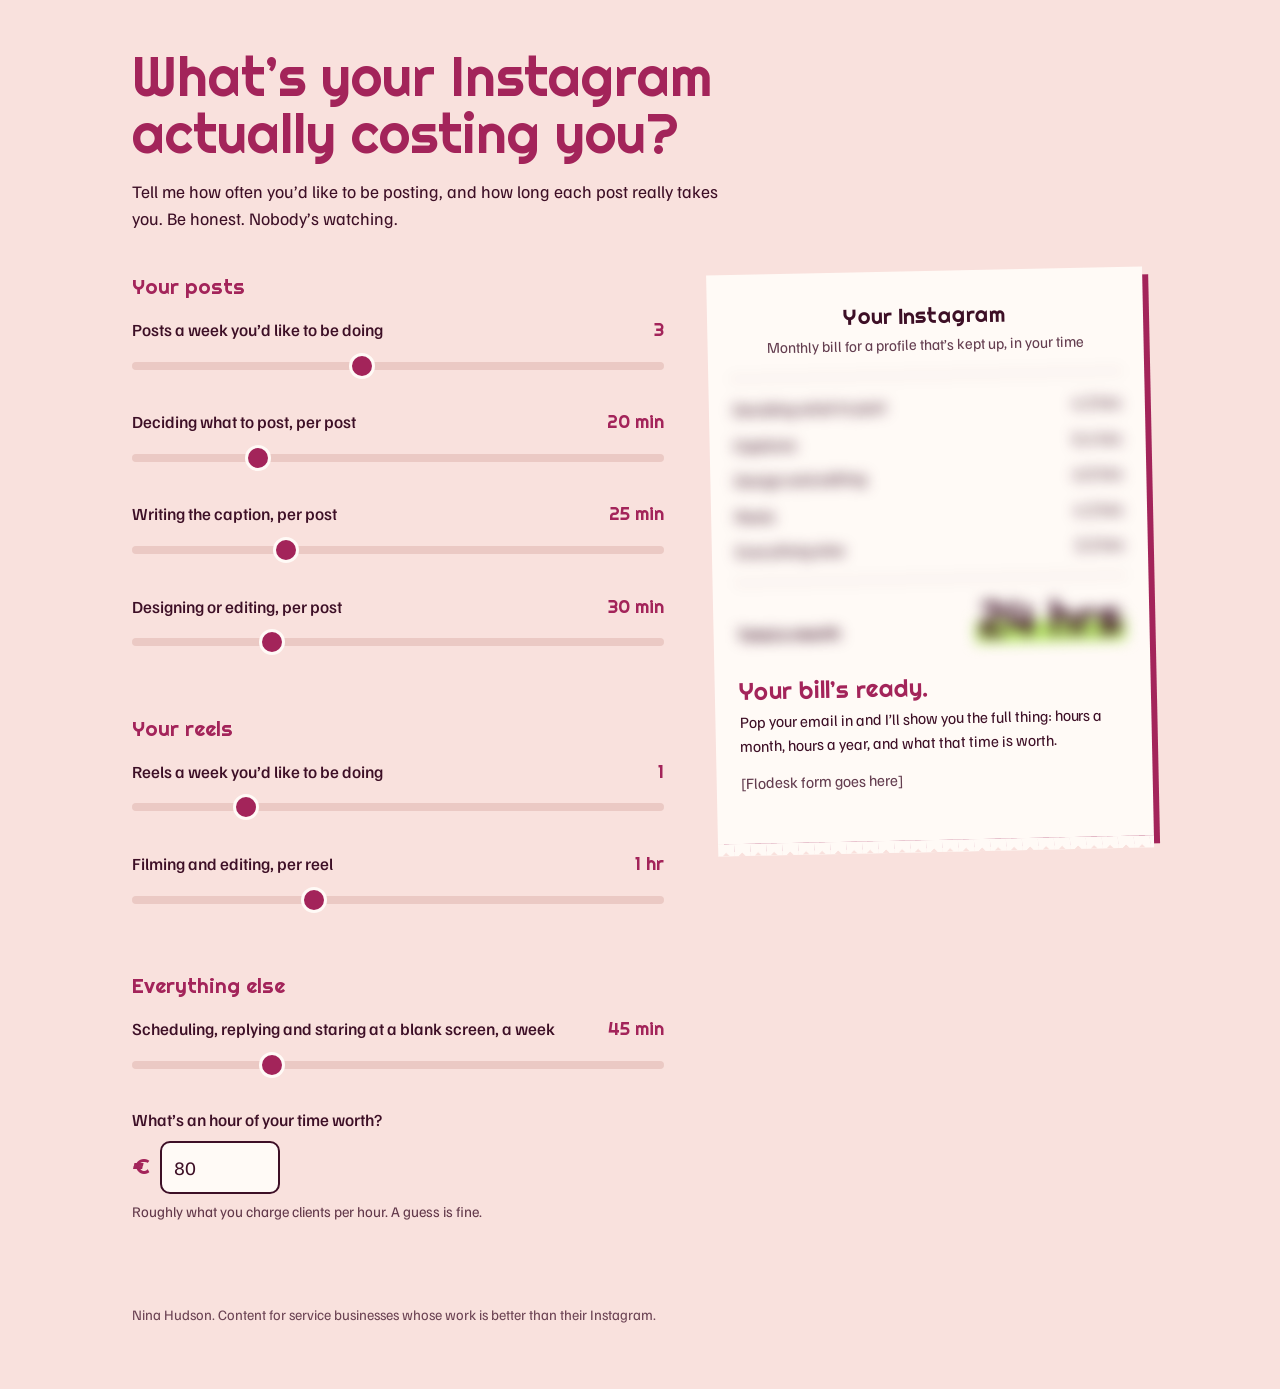
==== index.html @ e9160786 "Add files via upload" ====
<!DOCTYPE html>
<html lang="en">
<head>
<meta charset="utf-8">
<meta name="viewport" content="width=device-width, initial-scale=1">
<title>What’s your Instagram costing you? | Nina Hudson</title>
<meta name="description" content="A two-minute calculator for service business owners: how much time your Instagram really takes, and what that time is worth.">
<link rel="preconnect" href="https://fonts.googleapis.com">
<link rel="preconnect" href="https://fonts.gstatic.com" crossorigin>
<link href="https://fonts.googleapis.com/css2?family=Righteous&family=Familjen+Grotesk:wght@400;500;700&family=Covered+By+Your+Grace&display=swap" rel="stylesheet">
<link rel="stylesheet" href="style.css">

<!-- ===== FLODESK PART 1: if Flodesk gives you code for the <head>, paste it here ===== -->

<!-- ===== END FLODESK PART 1 ===== -->
</head>
<body>
<div class="wrap">
  <header>
    <h1>What’s your Instagram actually costing you?</h1>
    <p class="lede">Tell me how often you’d like to be posting, and how long each post really takes you. Be honest. Nobody’s watching.</p>
  </header>

  <div class="grid">
    <form id="calc" onsubmit="return false">
      <fieldset>
        <legend>Your posts</legend>
        <div class="q"><div class="q-top"><label for="posts">Posts a week you’d like to be doing</label><output id="o-posts"></output></div>
          <input type="range" id="posts" min="0" max="7" step="1"></div>
        <div class="q"><div class="q-top"><label for="ideas">Deciding what to post, per post</label><output id="o-ideas"></output></div>
          <input type="range" id="ideas" min="0" max="90" step="5"></div>
        <div class="q"><div class="q-top"><label for="caption">Writing the caption, per post</label><output id="o-caption"></output></div>
          <input type="range" id="caption" min="0" max="90" step="5"></div>
        <div class="q"><div class="q-top"><label for="design">Designing or editing, per post</label><output id="o-design"></output></div>
          <input type="range" id="design" min="0" max="120" step="5"></div>
      </fieldset>
      <fieldset>
        <legend>Your reels</legend>
        <div class="q"><div class="q-top"><label for="reels">Reels a week you’d like to be doing</label><output id="o-reels"></output></div>
          <input type="range" id="reels" min="0" max="5" step="1"></div>
        <div class="q"><div class="q-top"><label for="reelTime">Filming and editing, per reel</label><output id="o-reelTime"></output></div>
          <input type="range" id="reelTime" min="0" max="180" step="5"></div>
      </fieldset>
      <fieldset>
        <legend>Everything else</legend>
        <div class="q"><div class="q-top"><label for="faff">Scheduling, replying and staring at a blank screen, a week</label><output id="o-faff"></output></div>
          <input type="range" id="faff" min="0" max="180" step="5"></div>
        <div class="q"><label for="rate">What’s an hour of your time worth?</label>
          <div class="rate"><span aria-hidden="true">€</span><input type="number" id="rate" min="0" step="5" inputmode="numeric"></div>
          <p class="hint">Roughly what you charge clients per hour. A guess is fine.</p></div>
      </fieldset>
    </form>

    <div class="receipt-col">
      <div class="receipt locked">
        <p class="r-title">Your Instagram</p>
        <p class="r-sub">Monthly bill for a profile that’s kept up, in your time</p>
        <div class="numbers" aria-hidden="true">
          <dl class="r-rows">
            <div class="r-row"><dt>Deciding what to post</dt><dd id="r-ideas"></dd></div>
            <div class="r-row"><dt>Captions</dt><dd id="r-caption"></dd></div>
            <div class="r-row"><dt>Design and editing</dt><dd id="r-design"></dd></div>
            <div class="r-row"><dt>Reels</dt><dd id="r-reels"></dd></div>
            <div class="r-row"><dt>Everything else</dt><dd id="r-faff"></dd></div>
          </dl>
          <div class="total"><span>Total a month</span><span class="big" id="r-month"></span></div>
        </div>

        <div class="gate">
          <h2>Your bill’s ready.</h2>
          <p>Pop your email in and I’ll show you the full thing: hours a month, hours a year, and what that time is worth.</p>

          <!-- ===== FLODESK PART 2: paste your Flodesk inline form embed code here ===== -->
          <p class="small">[Flodesk form goes here]</p>
          <!-- ===== END FLODESK PART 2 ===== -->

        </div>
      </div>
    </div>
  </div>

  <footer>Nina Hudson. Content for service businesses whose work is better than their Instagram.</footer>
</div>

<script src="calc.js"></script>
<script>
(function () {
  var keys = ["posts", "ideas", "caption", "design", "reels", "reelTime", "faff", "rate"];
  var v = Object.assign({}, NH.DEFAULTS, NH.load() || {});

  keys.forEach(function (k) {
    var el = document.getElementById(k);
    el.value = v[k];
    el.addEventListener("input", function () {
      var n = parseFloat(el.value);
      v[k] = isNaN(n) || n < 0 ? 0 : n;
      update();
    });
  });

  function update() {
    document.getElementById("o-posts").textContent = v.posts;
    document.getElementById("o-reels").textContent = v.reels;
    ["ideas", "caption", "design", "reelTime", "faff"].forEach(function (k) {
      document.getElementById("o-" + k).textContent = NH.mins(v[k]);
    });
    NH.render(v);
    NH.save(v);
  }
  update();
})();
</script>
</body>
</html>
---- style.css ----
:root {
  --bg: #F9E1DD;
  --paper: #FFFAF6;
  --berry: #A3245A;
  --ink: #3D0F26;
  --sky: #BFDDF2;
  --kiwi: #B9E86A;
  --line: rgba(61,15,38,.25);
  --track: #EBC9C4;
  --on-berry: #FFFAF6;
  color-scheme: light;
}
@media (prefers-color-scheme: dark) {
  :root {
    --bg: #2A0B1B; --paper: #3A1426; --berry: #F28DB8; --ink: #FBE9EF;
    --sky: #23435A; --kiwi: #B9E86A; --line: rgba(251,233,239,.25); --track: #5A2840;
    --on-berry: #2A0B1B;
    color-scheme: dark;
  }
}
*, *::before, *::after { box-sizing: border-box; }
body {
  margin: 0; background: var(--bg); color: var(--ink);
  font-family: "Familjen Grotesk", "Helvetica Neue", Arial, sans-serif;
  font-size: 17px; line-height: 1.5;
}
.wrap { max-width: 1060px; margin: 0 auto; padding: 48px 22px 64px; }
header { max-width: 640px; margin-bottom: 40px; }
h1 {
  font-family: "Righteous", "Arial Rounded MT Bold", sans-serif; font-weight: 400;
  color: var(--berry); font-size: clamp(2.1rem, 6vw, 3.4rem); line-height: 1.05; margin: 0 0 16px;
}
.lede { font-size: 1.1rem; margin: 0; max-width: 34em; }
.aside { font-family: "Covered By Your Grace", "Comic Sans MS", cursive; color: var(--berry); font-size: 1.35rem; line-height: 1.2; }
.grid { display: grid; grid-template-columns: 1fr; gap: 32px; align-items: start; }
@media (min-width: 860px) {
  .grid { grid-template-columns: 1.1fr 0.9fr; gap: 48px; }
  .receipt-col { position: sticky; top: 24px; }
}
fieldset { border: 0; margin: 0 0 28px; padding: 0; }
legend { font-family: "Righteous", sans-serif; color: var(--berry); font-size: 1.3rem; margin-bottom: 14px; padding: 0; }
.q { margin-bottom: 22px; }
.q-top { display: flex; justify-content: space-between; align-items: baseline; gap: 16px; margin-bottom: 8px; }
.q label { font-weight: 500; }
.q output { font-family: "Righteous", sans-serif; font-size: 1.15rem; white-space: nowrap; color: var(--berry); }
input[type=range] { -webkit-appearance: none; appearance: none; width: 100%; height: 28px; background: transparent; margin: 0; }
input[type=range]::-webkit-slider-runnable-track { height: 8px; border-radius: 4px; background: var(--track); }
input[type=range]::-moz-range-track { height: 8px; border-radius: 4px; background: var(--track); }
input[type=range]::-webkit-slider-thumb { -webkit-appearance: none; width: 26px; height: 26px; border-radius: 50%; background: var(--berry); border: 3px solid var(--paper); margin-top: -9px; }
input[type=range]::-moz-range-thumb { width: 22px; height: 22px; border-radius: 50%; background: var(--berry); border: 3px solid var(--paper); }
input[type=range]:focus-visible { outline: 3px solid var(--berry); outline-offset: 4px; border-radius: 6px; }
.rate { display: flex; align-items: center; gap: 10px; margin-top: 8px; }
.rate span { font-family: "Righteous", sans-serif; font-size: 1.4rem; color: var(--berry); }
.rate input { font: inherit; font-size: 1.2rem; width: 120px; padding: 10px 12px; border-radius: 10px; border: 2px solid var(--ink); background: var(--paper); color: var(--ink); }
.rate input:focus-visible { outline: 3px solid var(--berry); outline-offset: 2px; }
.hint { font-size: .92rem; opacity: .8; margin: 6px 0 0; }

.receipt { background: var(--paper); color: var(--ink); padding: 28px 24px 34px; transform: rotate(-1.2deg); box-shadow: 6px 8px 0 var(--berry); position: relative; }
.receipt::after {
  content: ""; position: absolute; left: 0; right: 0; bottom: -12px; height: 12px;
  background: linear-gradient(-45deg, transparent 8px, var(--paper) 0) 0 0 / 16px 12px,
              linear-gradient(45deg, transparent 8px, var(--paper) 0) 0 0 / 16px 12px;
}
.r-title { font-family: "Righteous", sans-serif; font-size: 1.35rem; text-align: center; margin: 0; }
.r-sub { text-align: center; font-size: .95rem; margin: 2px 0 18px; opacity: .8; }
.r-rows { border-top: 2px dashed var(--line); border-bottom: 2px dashed var(--line); padding: 12px 0; margin: 0; }
.r-row { display: flex; justify-content: space-between; gap: 12px; padding: 5px 0; }
.r-row dt, .r-row dd { margin: 0; }
.r-row dd { font-variant-numeric: tabular-nums; white-space: nowrap; }
.total { display: flex; justify-content: space-between; align-items: baseline; padding: 16px 0 6px; gap: 12px; }
.total span:first-child { font-weight: 700; }
.big { font-family: "Righteous", sans-serif; font-size: clamp(2.2rem, 7vw, 3rem); line-height: 1; background: linear-gradient(transparent 55%, var(--kiwi) 55%); padding: 0 4px; color: inherit; }
.extra { margin: 6px 0 0; padding: 0; list-style: none; }
.extra li { display: flex; justify-content: space-between; gap: 12px; padding: 4px 0; font-variant-numeric: tabular-nums; }
.verdict { margin-top: 20px; text-align: center; }

/* Locked state */
.locked .numbers { filter: blur(7px); user-select: none; pointer-events: none; }
.gate { margin-top: 24px; position: relative; z-index: 1; }
.gate h2 { font-family: "Righteous", sans-serif; font-weight: 400; color: var(--berry); font-size: 1.5rem; line-height: 1.15; margin: 0 0 6px; }
.gate p { margin: 0 0 14px; font-size: .98rem; }
.small { font-size: .85rem; opacity: .8; }

.after { margin-top: 56px; background: var(--sky); padding: 32px 24px; border-radius: 4px; }
.after h2 { font-family: "Righteous", sans-serif; font-weight: 400; font-size: clamp(1.6rem, 4.5vw, 2.2rem); line-height: 1.1; margin: 0 0 12px; }
.after p { max-width: 36em; margin: 0 0 20px; }
.btns { display: flex; flex-wrap: wrap; gap: 12px; }
.btn { display: inline-block; text-decoration: none; font-weight: 700; padding: 14px 22px; border-radius: 999px; border: 2px solid var(--ink); color: var(--ink); background: transparent; }
.btn.primary { background: var(--berry); border-color: var(--berry); color: var(--on-berry); }
.btn:focus-visible { outline: 3px solid var(--berry); outline-offset: 3px; }
footer { margin-top: 32px; font-size: .9rem; opacity: .75; }
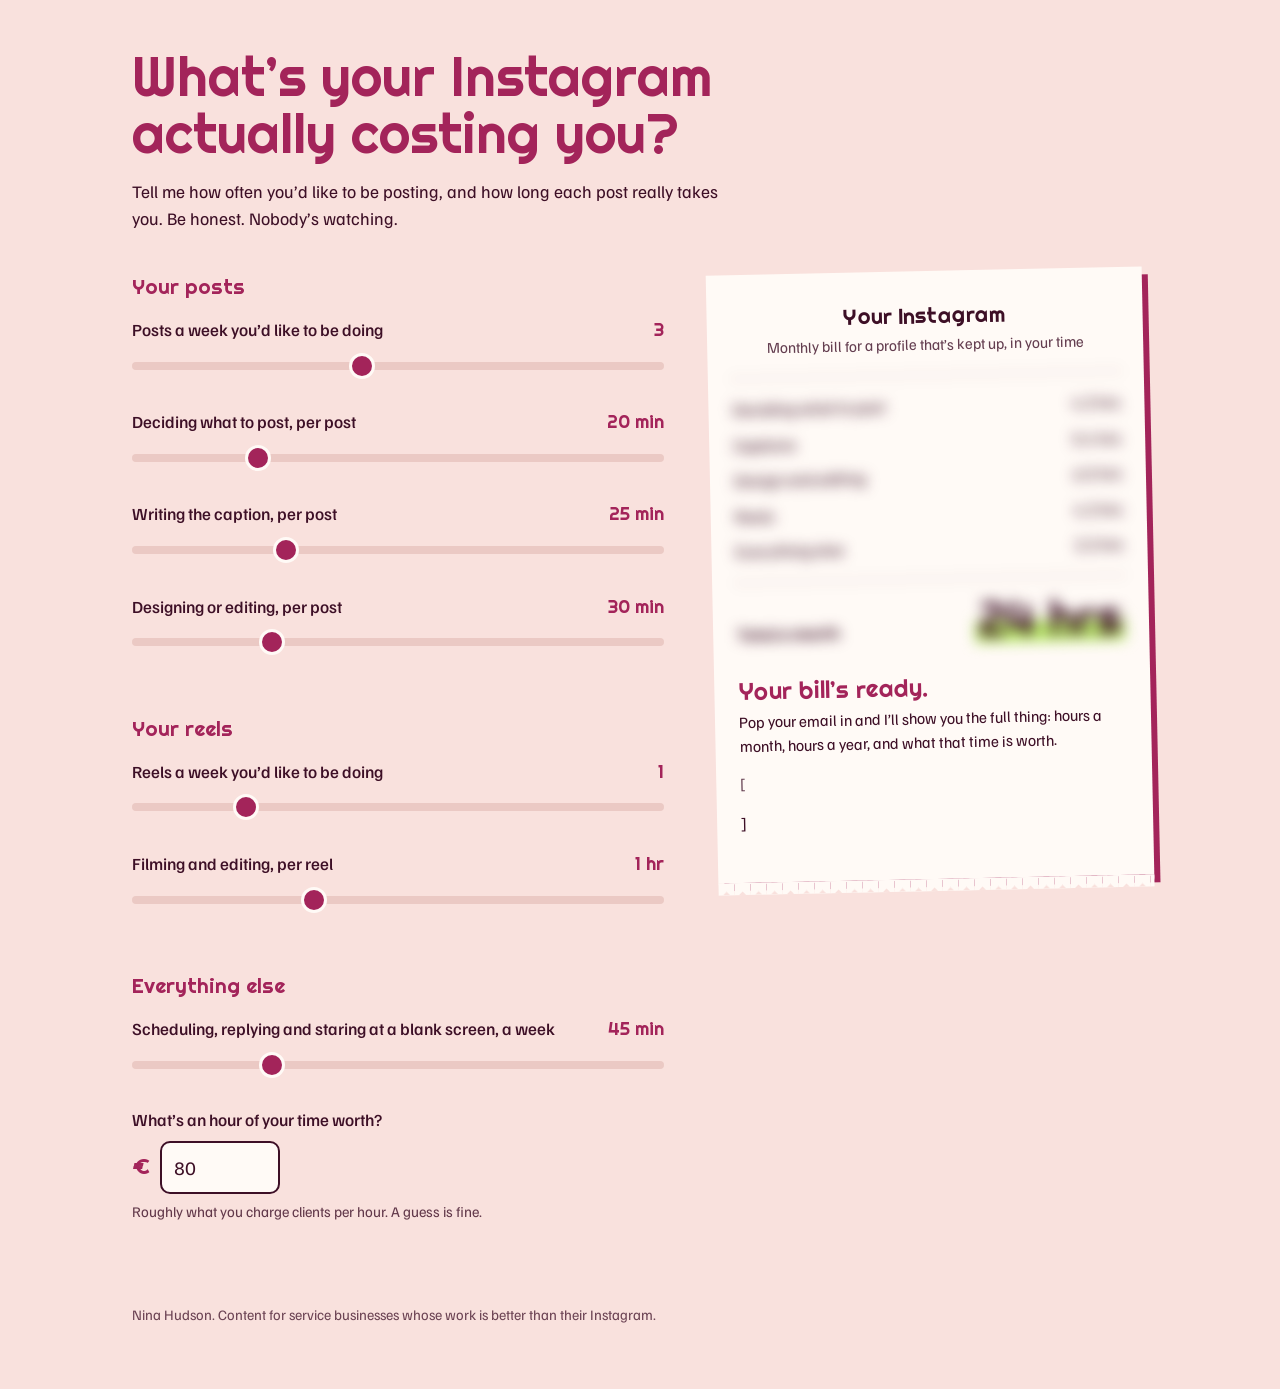
==== commit 41157541: "Embed Flodesk form in index.html" ====
--- a/index.html
+++ b/index.html
@@ -71,7 +71,13 @@
           <p>Pop your email in and I’ll show you the full thing: hours a month, hours a year, and what that time is worth.</p>
 
           <!-- ===== FLODESK PART 2: paste your Flodesk inline form embed code here ===== -->
-          <p class="small">[Flodesk form goes here]</p>
+          <p class="small">[<div id="fd-form-6af2e0770cd8fdde007e000b"></div>
+<script>
+  window.fd('form', {
+    formId: '6af2e0770cd8fdde007e000b',
+    containerEl: '#fd-form-6af2e0770cd8fdde007e000b'
+  });
+</script>]</p>
           <!-- ===== END FLODESK PART 2 ===== -->
 
         </div>
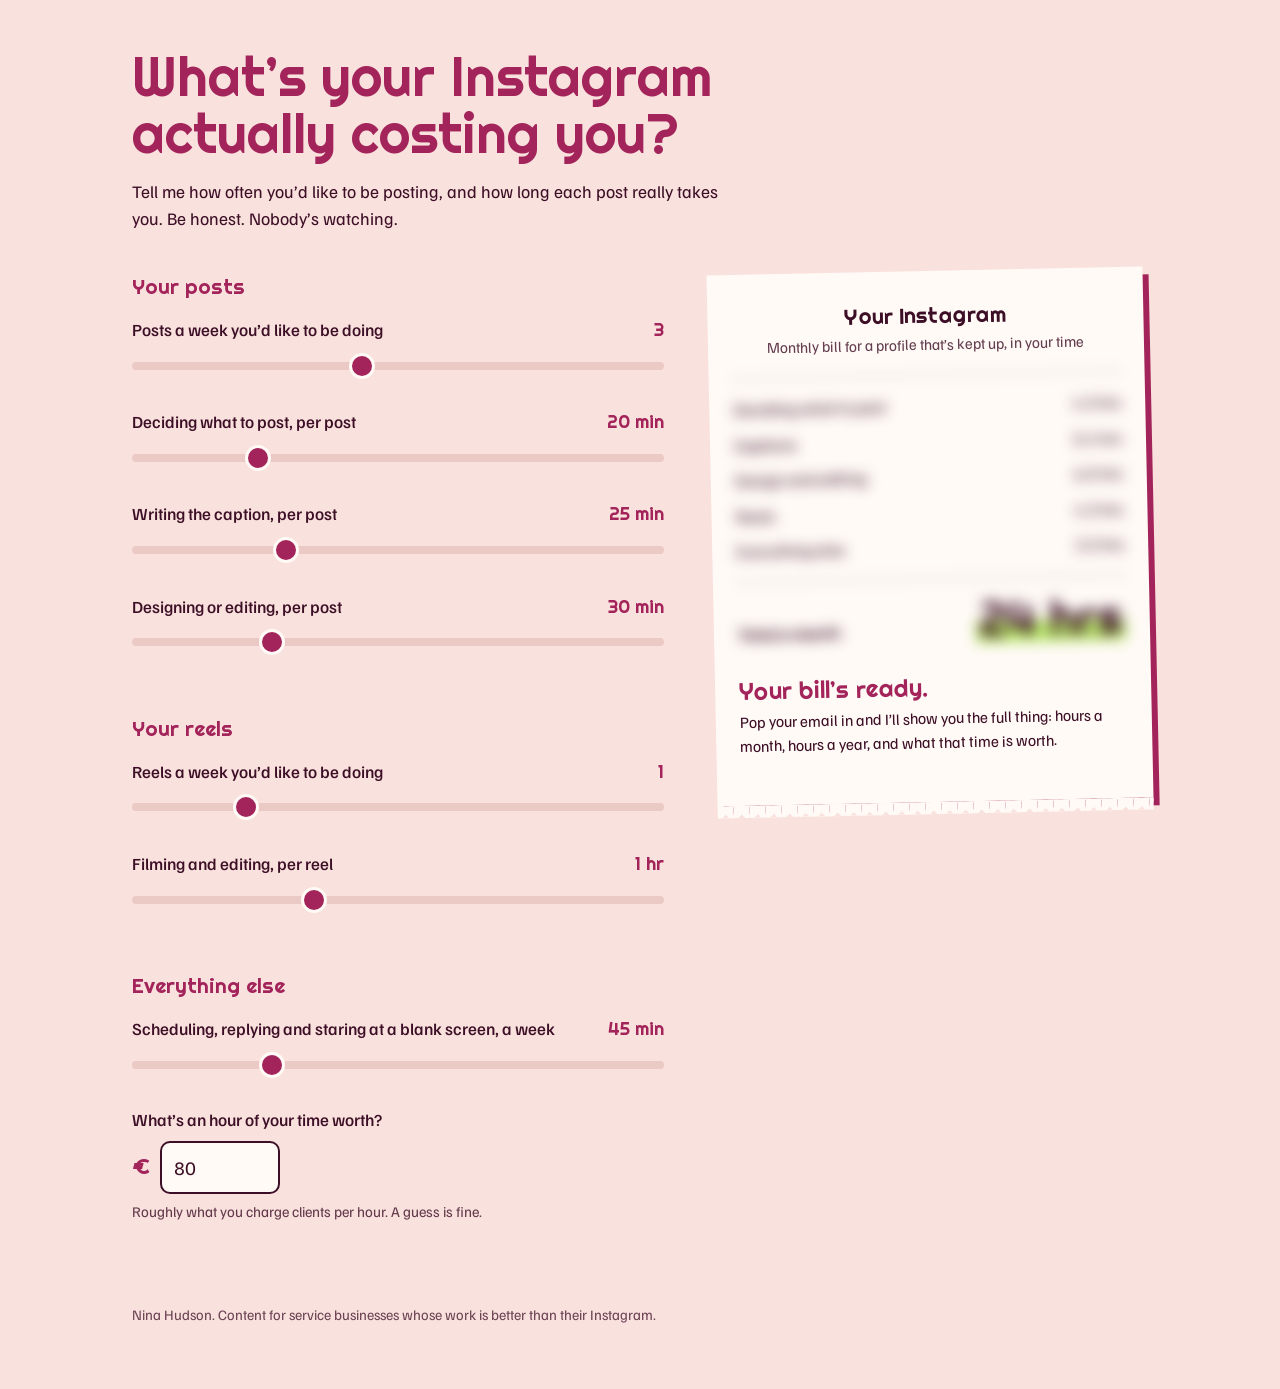
==== commit cc30c983: "Add files via upload" ====
--- a/index.html
+++ b/index.html
@@ -10,8 +10,28 @@
 <link href="https://fonts.googleapis.com/css2?family=Righteous&family=Familjen+Grotesk:wght@400;500;700&family=Covered+By+Your+Grace&display=swap" rel="stylesheet">
 <link rel="stylesheet" href="style.css">
 
-<!-- ===== FLODESK PART 1: if Flodesk gives you code for the <head>, paste it here ===== -->
-
+<!-- ===== FLODESK PART 1: Flodesk loader ===== -->
+<script>
+  (function(w, d, t, h, s, n) {
+    w.FlodeskObject = n;
+    var fn = function() {
+      (w[n].q = w[n].q || []).push(arguments);
+    };
+    w[n] = w[n] || fn;
+    var f = d.getElementsByTagName(t)[0];
+    var v = '?v=' + Math.floor(new Date().getTime() / (120 * 1000)) * 60;
+    var sm = d.createElement(t);
+    sm.async = true;
+    sm.type = 'module';
+    sm.src = h + s + '.mjs' + v;
+    f.parentNode.insertBefore(sm, f);
+    var sn = d.createElement(t);
+    sn.async = true;
+    sn.noModule = true;
+    sn.src = h + s + '.js' + v;
+    f.parentNode.insertBefore(sn, f);
+  })(window, document, 'script', 'https://assets.flodesk.com', '/universal', 'fd');
+</script>
 <!-- ===== END FLODESK PART 1 ===== -->
 </head>
 <body>
@@ -71,13 +91,13 @@
           <p>Pop your email in and I’ll show you the full thing: hours a month, hours a year, and what that time is worth.</p>
 
           <!-- ===== FLODESK PART 2: paste your Flodesk inline form embed code here ===== -->
-          <p class="small">[<div id="fd-form-6af2e0770cd8fdde007e000b"></div>
-<script>
-  window.fd('form', {
-    formId: '6af2e0770cd8fdde007e000b',
-    containerEl: '#fd-form-6af2e0770cd8fdde007e000b'
-  });
-</script>]</p>
+          <div id="fd-form-6af2e0770cd8fdde007e000b"></div>
+          <script>
+            window.fd('form', {
+              formId: '6af2e0770cd8fdde007e000b',
+              containerEl: '#fd-form-6af2e0770cd8fdde007e000b'
+            });
+          </script>
           <!-- ===== END FLODESK PART 2 ===== -->
 
         </div>
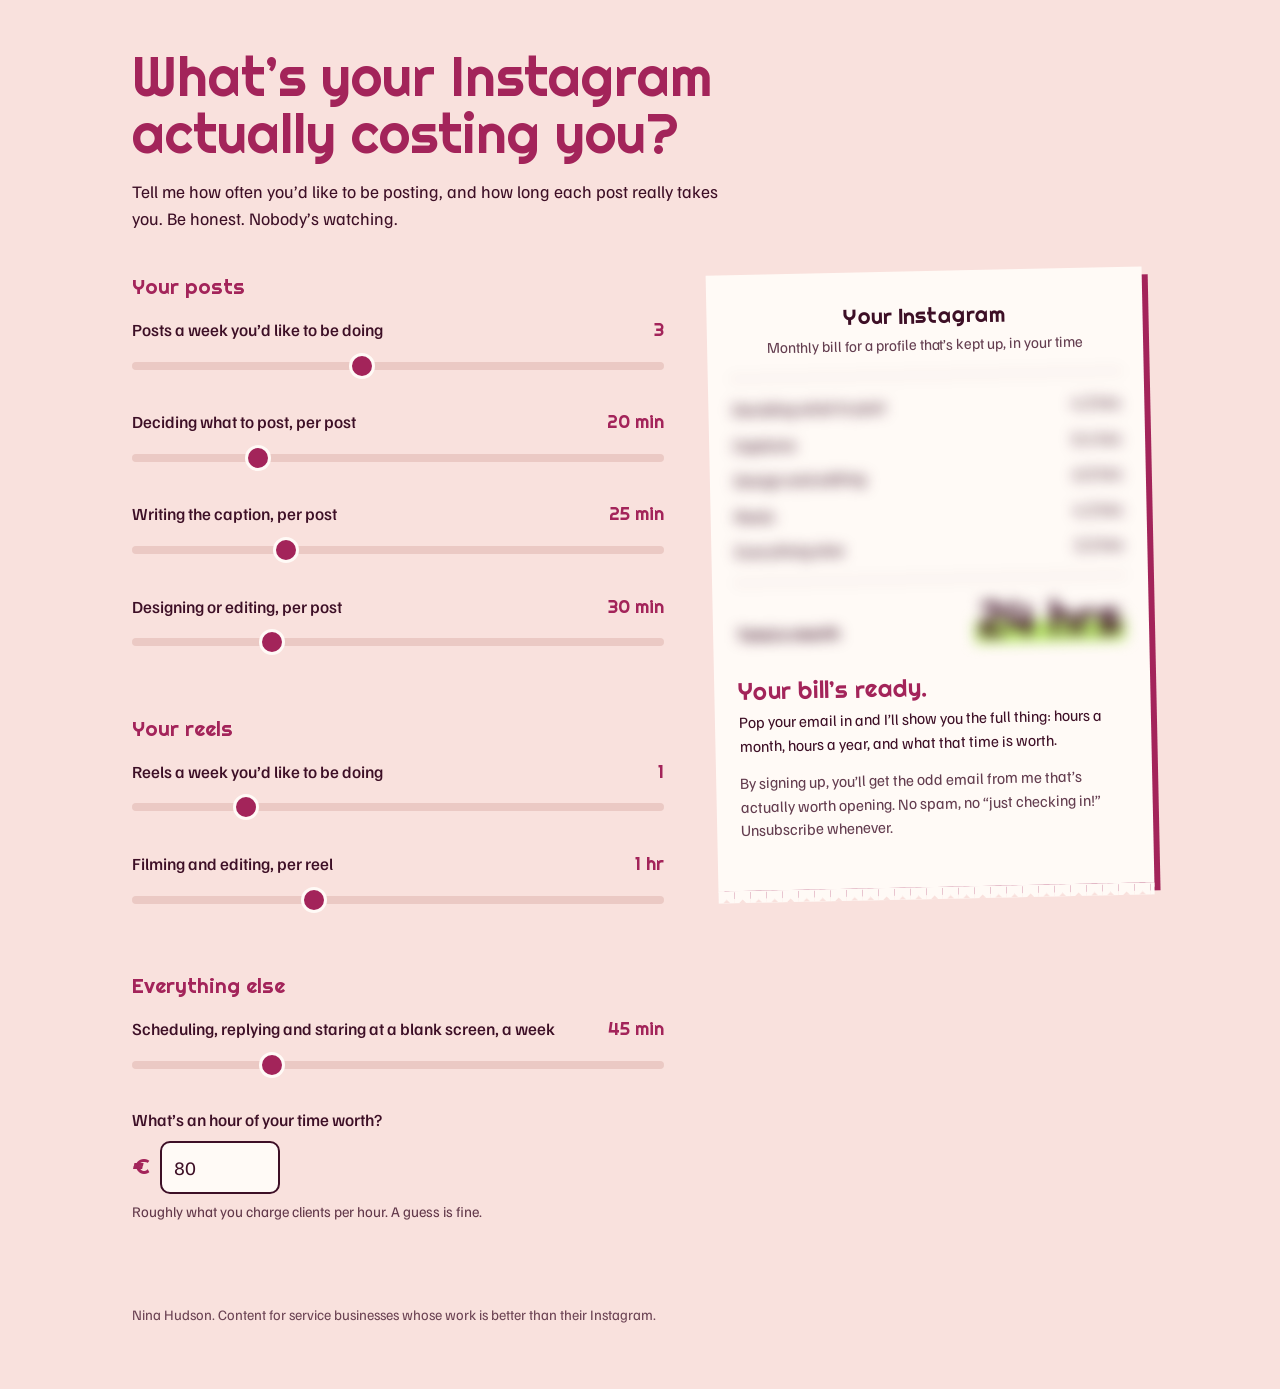
==== commit 836ff790: "Update index.html" ====
--- a/index.html
+++ b/index.html
@@ -99,6 +99,7 @@
             });
           </script>
           <!-- ===== END FLODESK PART 2 ===== -->
+          <p class="small consent">By signing up, you’ll get the odd email from me that’s actually worth opening. No spam, no “just checking in!” Unsubscribe whenever.</p>
 
         </div>
       </div>
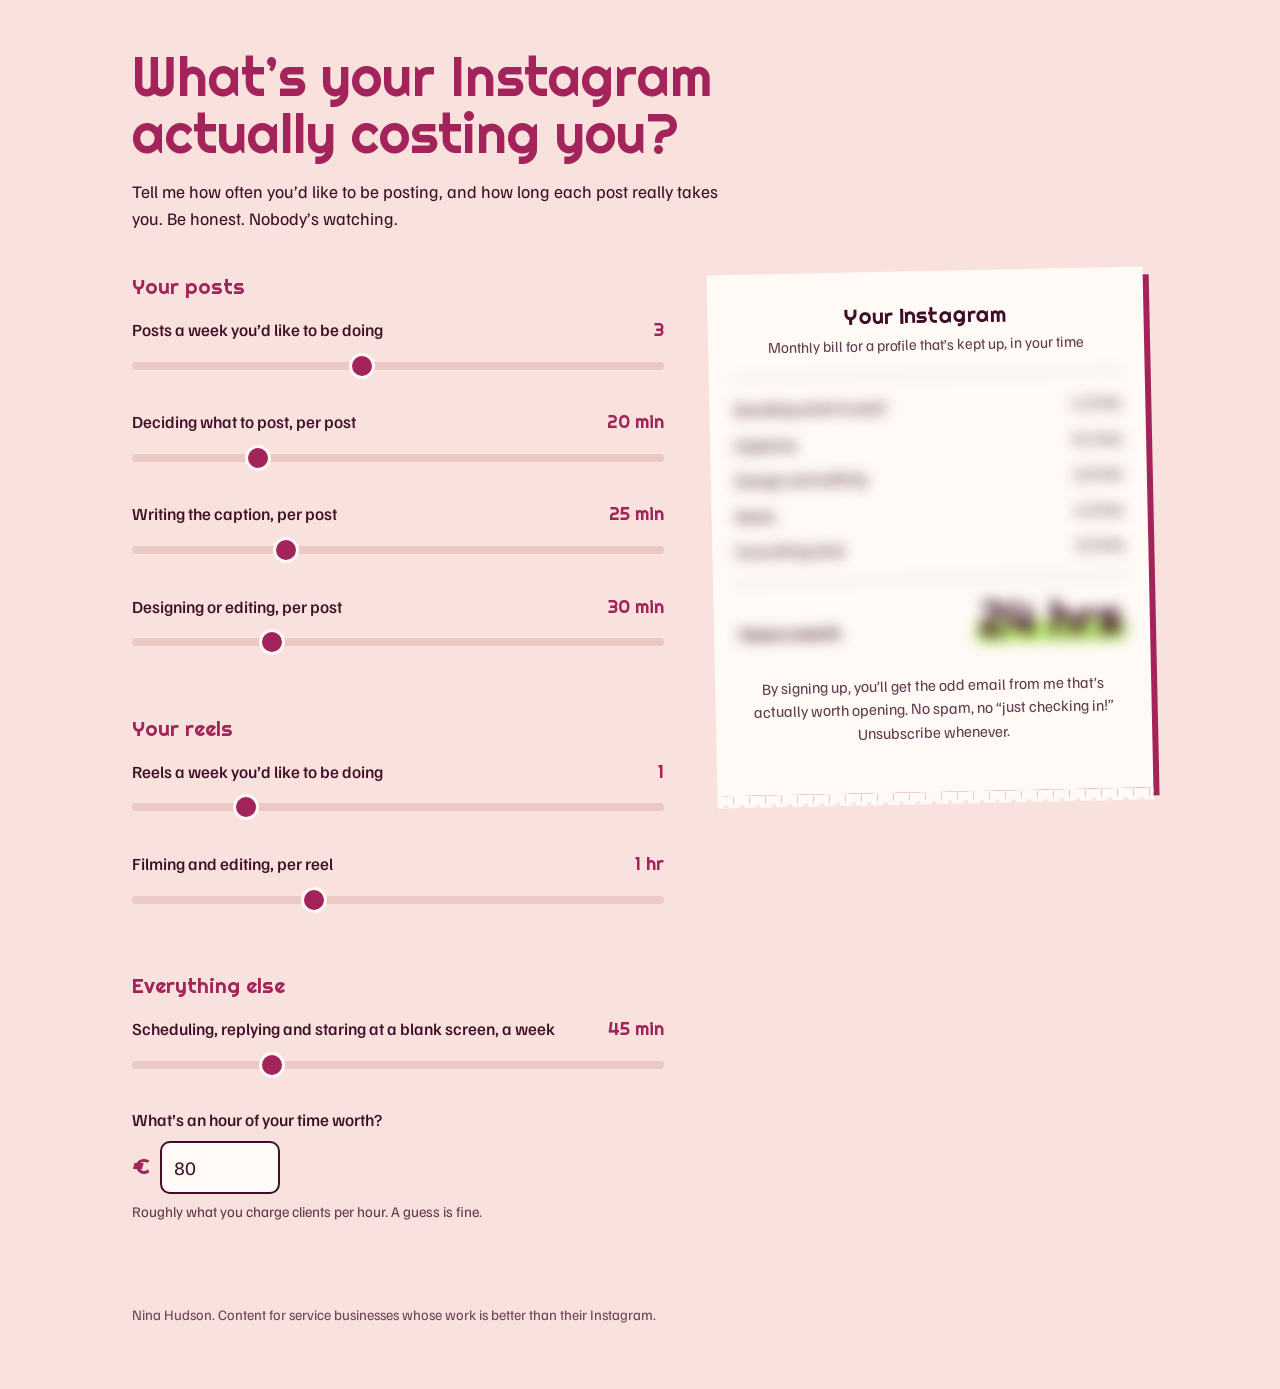
==== commit 6713d1b3: "Update Flodesk form ID and container element" ====
--- a/index.html
+++ b/index.html
@@ -87,15 +87,13 @@
         </div>
 
         <div class="gate">
-          <h2>Your bill’s ready.</h2>
-          <p>Pop your email in and I’ll show you the full thing: hours a month, hours a year, and what that time is worth.</p>
 
           <!-- ===== FLODESK PART 2: paste your Flodesk inline form embed code here ===== -->
-          <div id="fd-form-6af2e0770cd8fdde007e000b"></div>
+          <div id="fd-form-6af2e686382718fa76673730"></div>
           <script>
             window.fd('form', {
-              formId: '6af2e0770cd8fdde007e000b',
-              containerEl: '#fd-form-6af2e0770cd8fdde007e000b'
+              formId: '6af2e686382718fa76673730',
+              containerEl: '#fd-form-6af2e686382718fa76673730'
             });
           </script>
           <!-- ===== END FLODESK PART 2 ===== -->
--- a/style.css
+++ b/style.css
@@ -89,3 +89,14 @@
 .btn.primary { background: var(--berry); border-color: var(--berry); color: var(--on-berry); }
 .btn:focus-visible { outline: 3px solid var(--berry); outline-offset: 3px; }
 footer { margin-top: 32px; font-size: .9rem; opacity: .75; }
+
+/* Make the Flodesk form use the brand fonts */
+#fd-form-6af2e686382718fa76673730,
+#fd-form-6af2e686382718fa76673730 * {
+  font-family: "Familjen Grotesk", "Helvetica Neue", Arial, sans-serif !important;
+}
+#fd-form-6af2e686382718fa76673730 button,
+#fd-form-6af2e686382718fa76673730 [type="submit"] {
+  font-weight: 700 !important;
+}
+.consent { margin-top: 14px; text-align: center; }
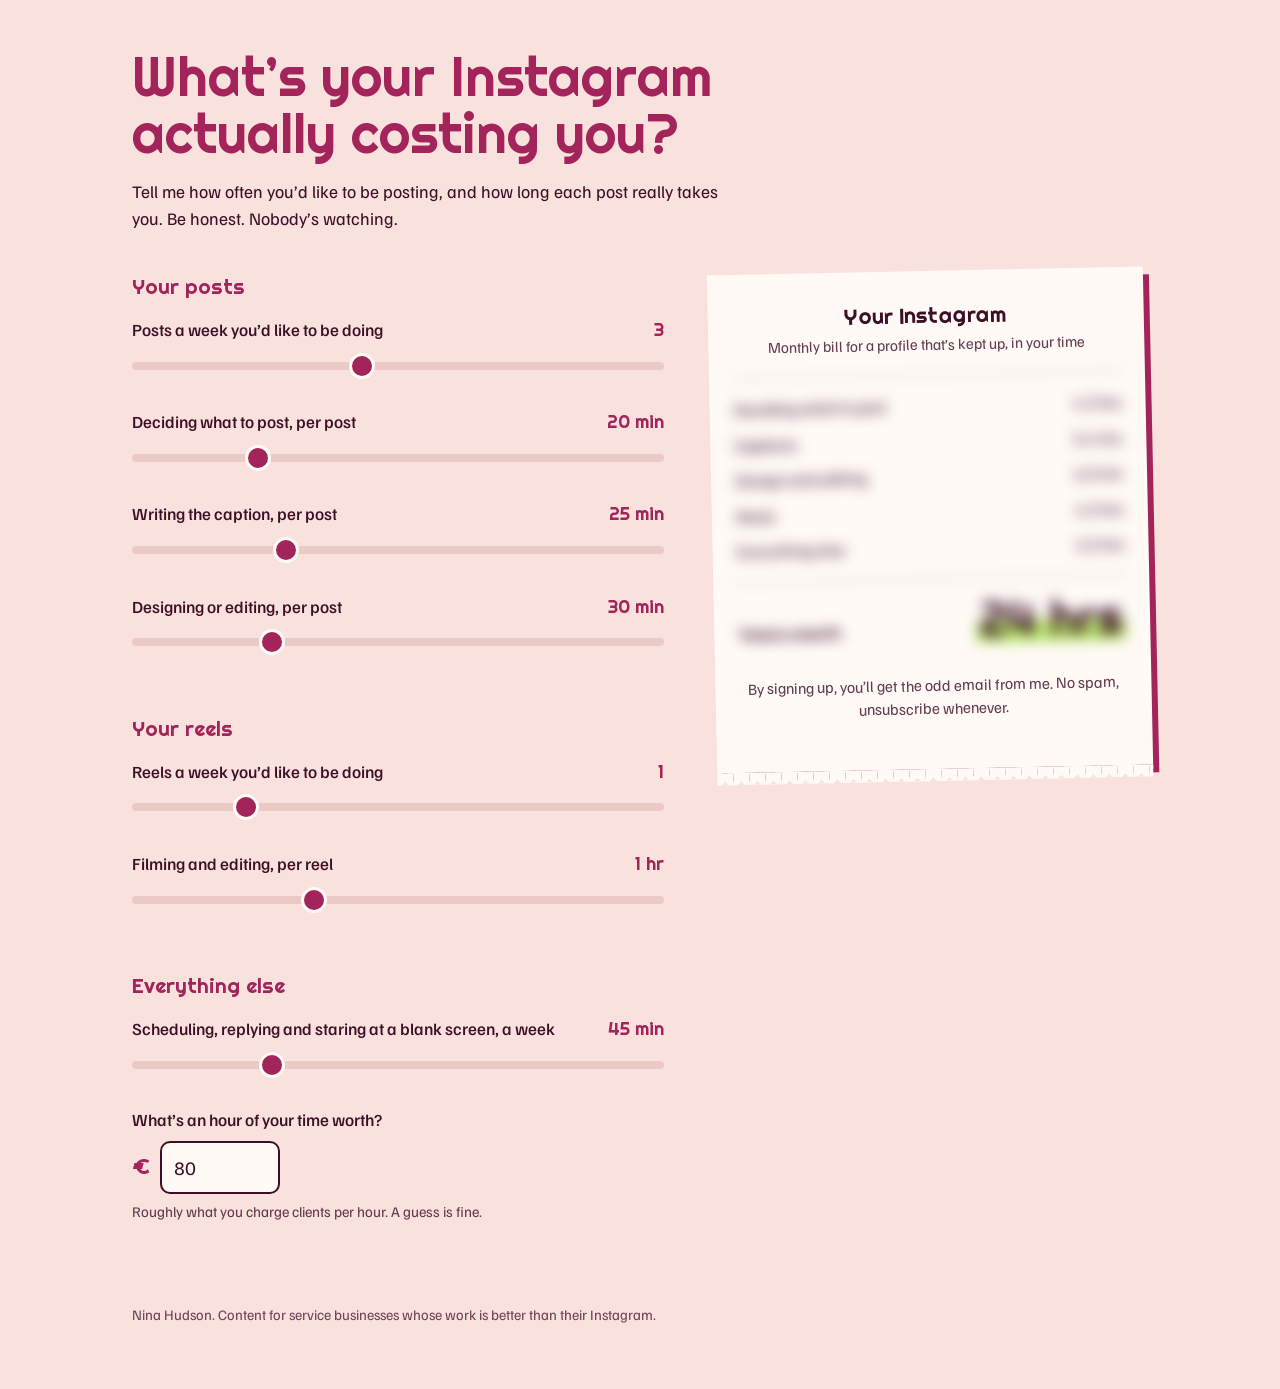
==== commit 19c3be80: "Update index.html" ====
--- a/index.html
+++ b/index.html
@@ -97,7 +97,7 @@
             });
           </script>
           <!-- ===== END FLODESK PART 2 ===== -->
-          <p class="small consent">By signing up, you’ll get the odd email from me that’s actually worth opening. No spam, no “just checking in!” Unsubscribe whenever.</p>
+          <p class="small consent">By signing up, you’ll get the odd email from me. No spam, unsubscribe whenever.</p>
 
         </div>
       </div>
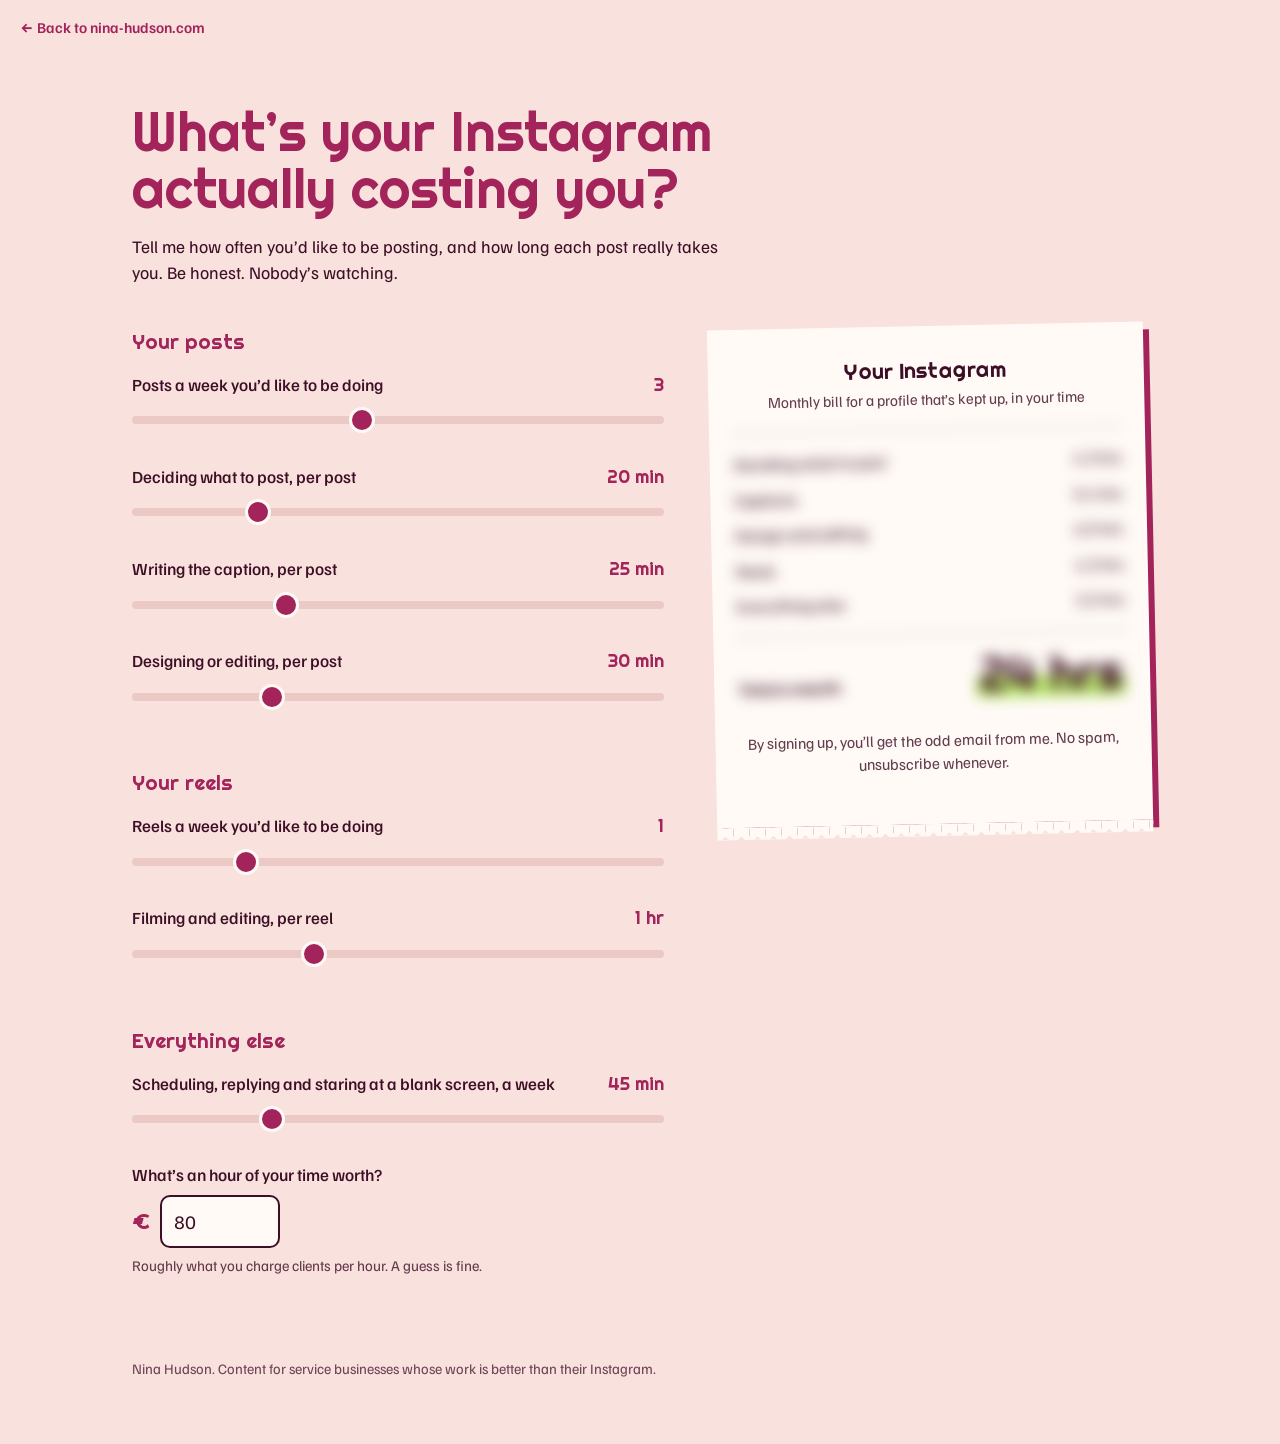
==== commit d5deca76: "Add link to nina-hudson.com in index.html" ====
--- a/index.html
+++ b/index.html
@@ -35,6 +35,10 @@
 <!-- ===== END FLODESK PART 1 ===== -->
 </head>
 <body>
+  <a href="https://nina-hudson.com" target="_top"
+   style="display:inline-block;margin:16px 20px;font-family:'Familjen Grotesk',sans-serif;font-size:15px;color:#A3245A;text-decoration:none;font-weight:600;">
+  ← Back to nina-hudson.com
+</a>
 <div class="wrap">
   <header>
     <h1>What’s your Instagram actually costing you?</h1>
